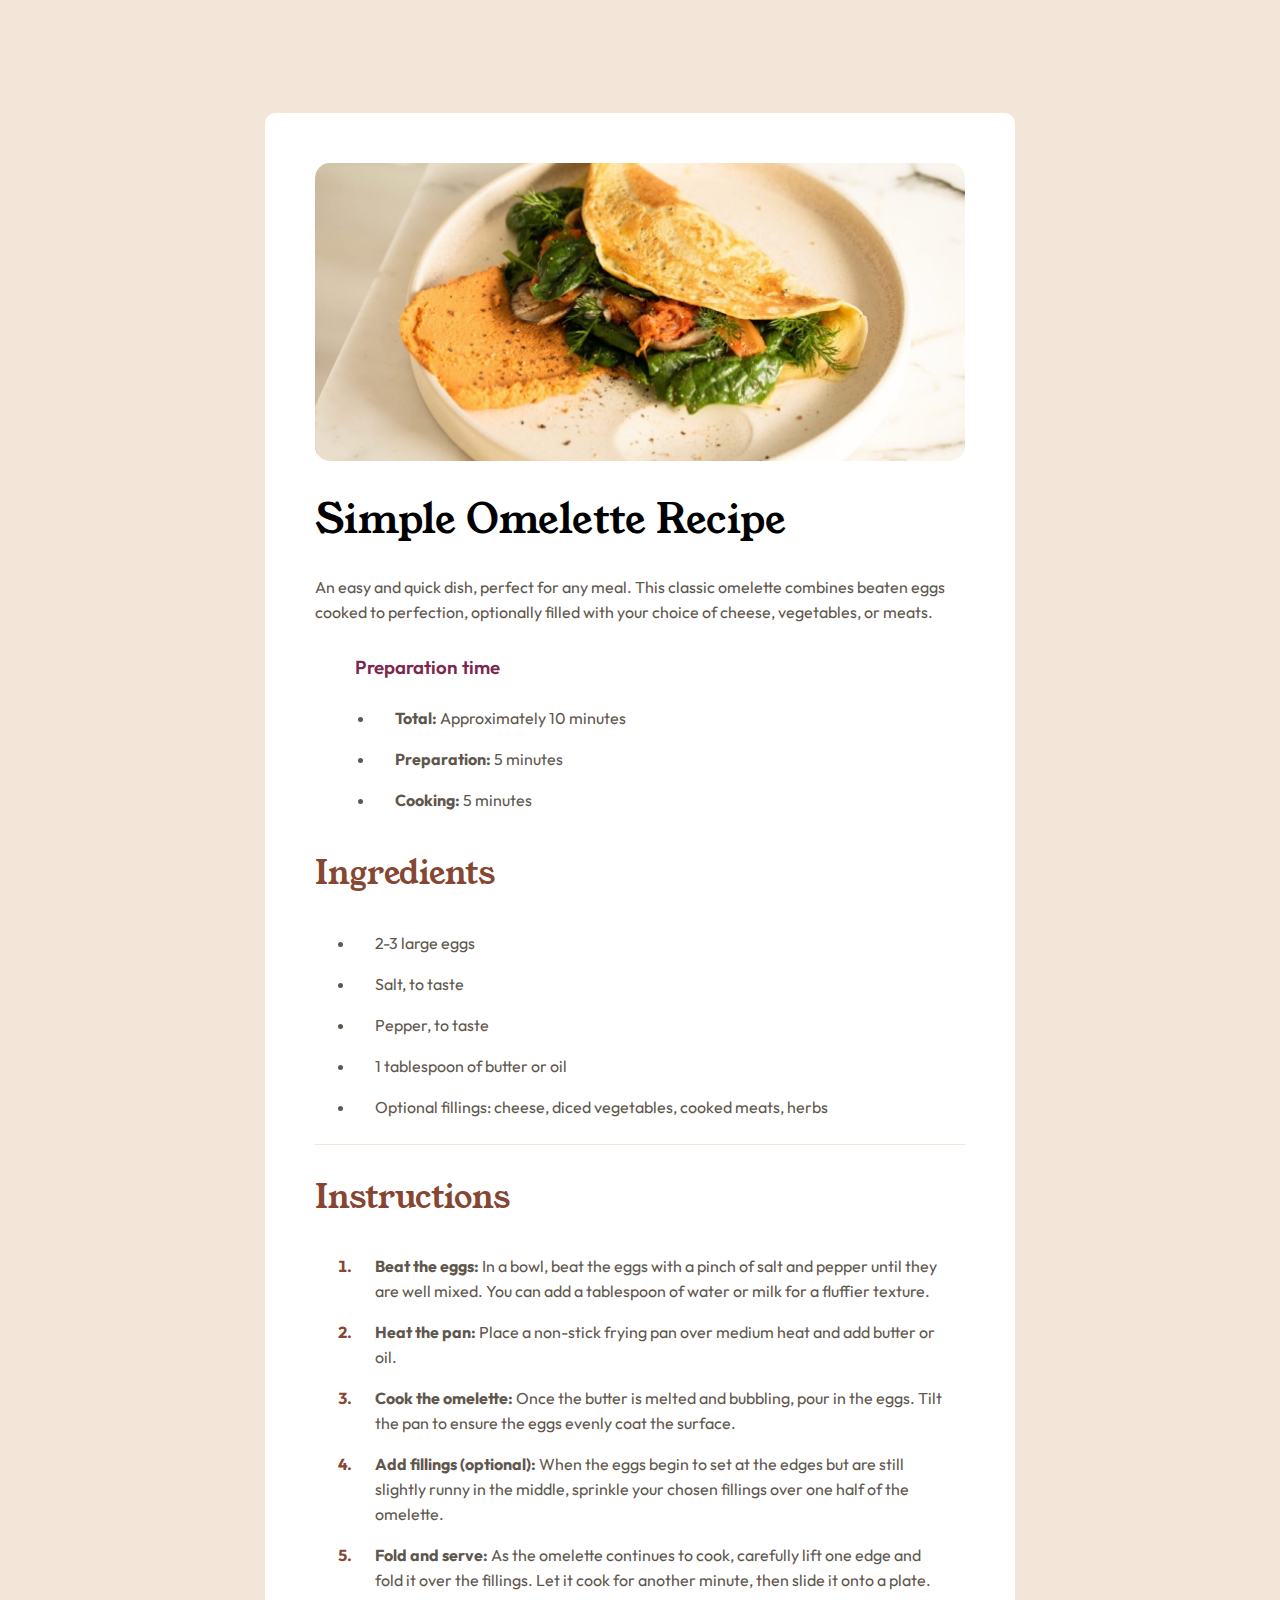
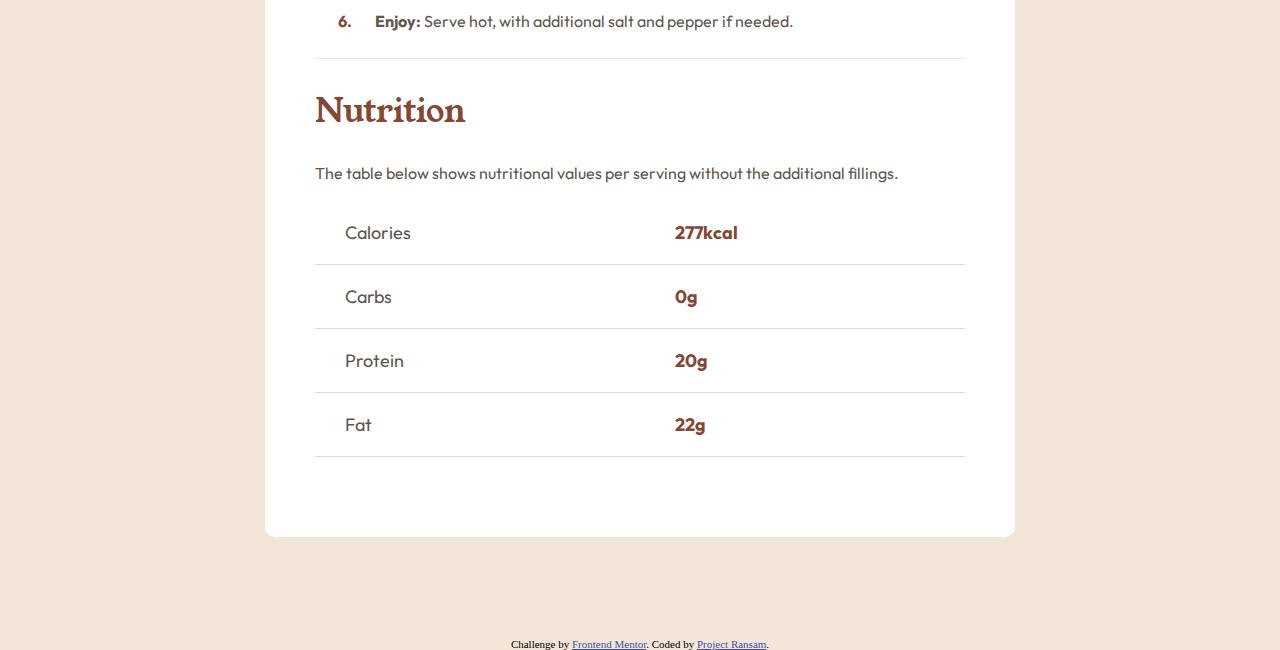
==== recipe-page-main/index.html @ 03ab78a1 "Done html structure and css styling for web and mobile, applied semantic elements" ====
<!DOCTYPE html>
<html lang="en">
<head>
  <meta charset="UTF-8">
  <meta name="viewport" content="width=device-width, initial-scale=1.0"> <!-- displays site properly based on user's device -->

  <link rel="icon" type="image/png" sizes="32x32" href="./assets/images/favicon-32x32.png">
  
  <title>Frontend Mentor | Recipe page</title>

  <link rel="stylesheet" href="style.css">

</head>
<body>

  <div class="main-container">
    <div class="rec-banner">
      <img class="rec-banner-img" src="assets/images/image-omelette.jpeg" alt="">
    </div>
    <div class="rec-details">
      <div class="rec-title-sec">
        <h1 class="rec-title-label">Simple Omelette Recipe</h1>
        <p class="rec-desc">An easy and quick dish, perfect for any meal. This classic omelette combines beaten eggs cooked 
          to perfection, optionally filled with your choice of cheese, vegetables, or meats.
        </p>
      </div>
      <div class="rec-prep-sec">
        <h3 class="rec-prep-time">Preparation time</h3>
        <ul>
          <li><strong>Total:</strong> Approximately 10 minutes</li>
          <li><strong>Preparation:</strong> 5 minutes</li>
          <li><strong>Cooking:</strong> 5 minutes</li>
        </ul>
      </div>
      <div class="rec-ingredients-sec">
        <h2 class="rec-ingredients-label">Ingredients</h2>
        <ul>
          <li>2-3 large eggs</li>
          <li>Salt, to taste</li>
          <li>Pepper, to taste</li>
          <li>1 tablespoon of butter or oil</li>
          <li>Optional fillings: cheese, diced vegetables, cooked meats, herbs</li>
        </ul>
      </div>
      
      <div class="rec-instruction-sec">
        <h2 class="rec-instruction-label">Instructions</h2>
        <ol class="rec-instruction-list">
          <li><strong>Beat the eggs:</strong> In a bowl, beat the eggs with a pinch of salt and pepper until they are well mixed. 
            You can add a tablespoon of water or milk for a fluffier texture.
          </li>
          <li><strong>Heat the pan:</strong> Place a non-stick frying pan over medium heat and add butter or oil.
          </li>
          <li><strong>Cook the omelette:</strong> Once the butter is melted and bubbling, pour in the eggs. Tilt the pan to ensure 
            the eggs evenly coat the surface.</li>
          <li><strong>Add fillings (optional):</strong> When the eggs begin to set at the edges but are still slightly runny in the 
            middle, sprinkle your chosen fillings over one half of the omelette.
          </li>
          <li><strong>Fold and serve:</strong> As the omelette continues to cook, carefully lift one edge and fold it over the 
            fillings. Let it cook for another minute, then slide it onto a plate.
          </li>
          <li><strong>Enjoy:</strong> Serve hot, with additional salt and pepper if needed.
          </li>
        </ol>
      </div>
      <div class="rec-nutrition-sec">
        <h2 class="rec-nutrition-label">Nutrition</h2>
        <table class="rec-nutrition-table">
          <caption>The table below shows nutritional values per serving without the additional fillings.</caption>
          <tr>
            <td>Calories</td>
            <td class="rec-nutrition-value">277kcal</td>
          </tr>
          <tr>
            <td>Carbs</td>
            <td class="rec-nutrition-value">0g</td>
          </tr>
          <tr>
            <td>Protein</td>
            <td class="rec-nutrition-value">20g</td>
          </tr>
          <tr>
            <td>Fat</td>
            <td class="rec-nutrition-value">22g</td>
          </tr>
        </table>
      </div> 
    </div>
  </div> 

  
  <footer class="attribution">
    Challenge by <a href="https://www.frontendmentor.io?ref=challenge" target="_blank">Frontend Mentor</a>. 
    Coded by <a href="#">Project Ransam</a>.
  </footer>
  
</body>
</html>
---- recipe-page-main/style.css ----
@import url('https://fonts.googleapis.com/css2?family=Outfit:wght@100..900&family=Young+Serif&display=swap');

body {
    margin: 0;
    background-color: hsl(30, 54%, 90%);
    height: 250vh;
    display: flex;
    justify-content: center;
    align-items: center;
    position: relative;
}

h1, h2 {
    font-family: Young Serif;
    font-weight: 500;
}

h1 {
    font-size: 250%;
}
h2 {
    color: hsl(14, 45%, 36%);
    margin-top: 30px;
    font-size: 200%;
}

p, li, caption { 
    font-family: Outfit;
    font-size: 16px;
    font-weight: 400;
    color: hsl(30, 10%, 34%);
    line-height: 25px;
}

h3 {
    text-indent: 20px;
    font-family: Outfit;
    font-weight: 600;
    color: hsl(332, 51%, 32%);
}
li {
    padding: 8px 20px;
}

.main-container {
    background-color: hsl(0, 0%, 100%);
    max-width: 750px;
    border-radius: 10px;
}

.rec-details {
    padding: 0 50px 50px 50px;
}

.rec-banner {
    padding: 50px 50px 0 50px;

    max-width: 100%;
}

.rec-banner-img {
    max-width: 100%;
    border-radius: 15px;
}

.rec-prep-sec {
    margin: 30px 20px;
}

.rec-instruction-sec {
    border-top-style: solid;
    border-width: 1px;
    border-color: hsl(30, 54%, 90%);
}


ol.rec-instruction-list li::marker {
    color: hsl(14, 45%, 36%);
    font-weight: 700;
}

.rec-nutrition-sec {
    border-top-style: solid;
    border-width: 1px;
    border-color: hsl(30, 54%, 90%);
}
table {
    width: 100%;
    border-collapse: collapse;
    font-family: Outfit;
    margin-bottom: 30px;
}
caption {
    text-align: left;
    margin-bottom: 15px;
}
td {
    padding: 20px 0;
    border-bottom: solid;
    border-width: 1px;
    border-color: hsl(32, 22%, 85%);
    font-size: 18px;
    text-indent: 30px;
    color: hsl(30, 10%, 34%);
}
.rec-nutrition-value {
    color: hsl(14, 45%, 36%);
    font-weight: 700;
}

@media screen and (max-width: 600px) {
    body {
        height: auto;
    }
    .rec-details {
        padding: 0px 20px;
    }
    .rec-banner {
        padding: 0;
    }
    .rec-banner-img {
        border-radius: 0;
    }
}


.attribution { font-size: 11px; text-align: center; position: absolute; bottom: 0;}
.attribution a { color: hsl(228, 45%, 44%); }
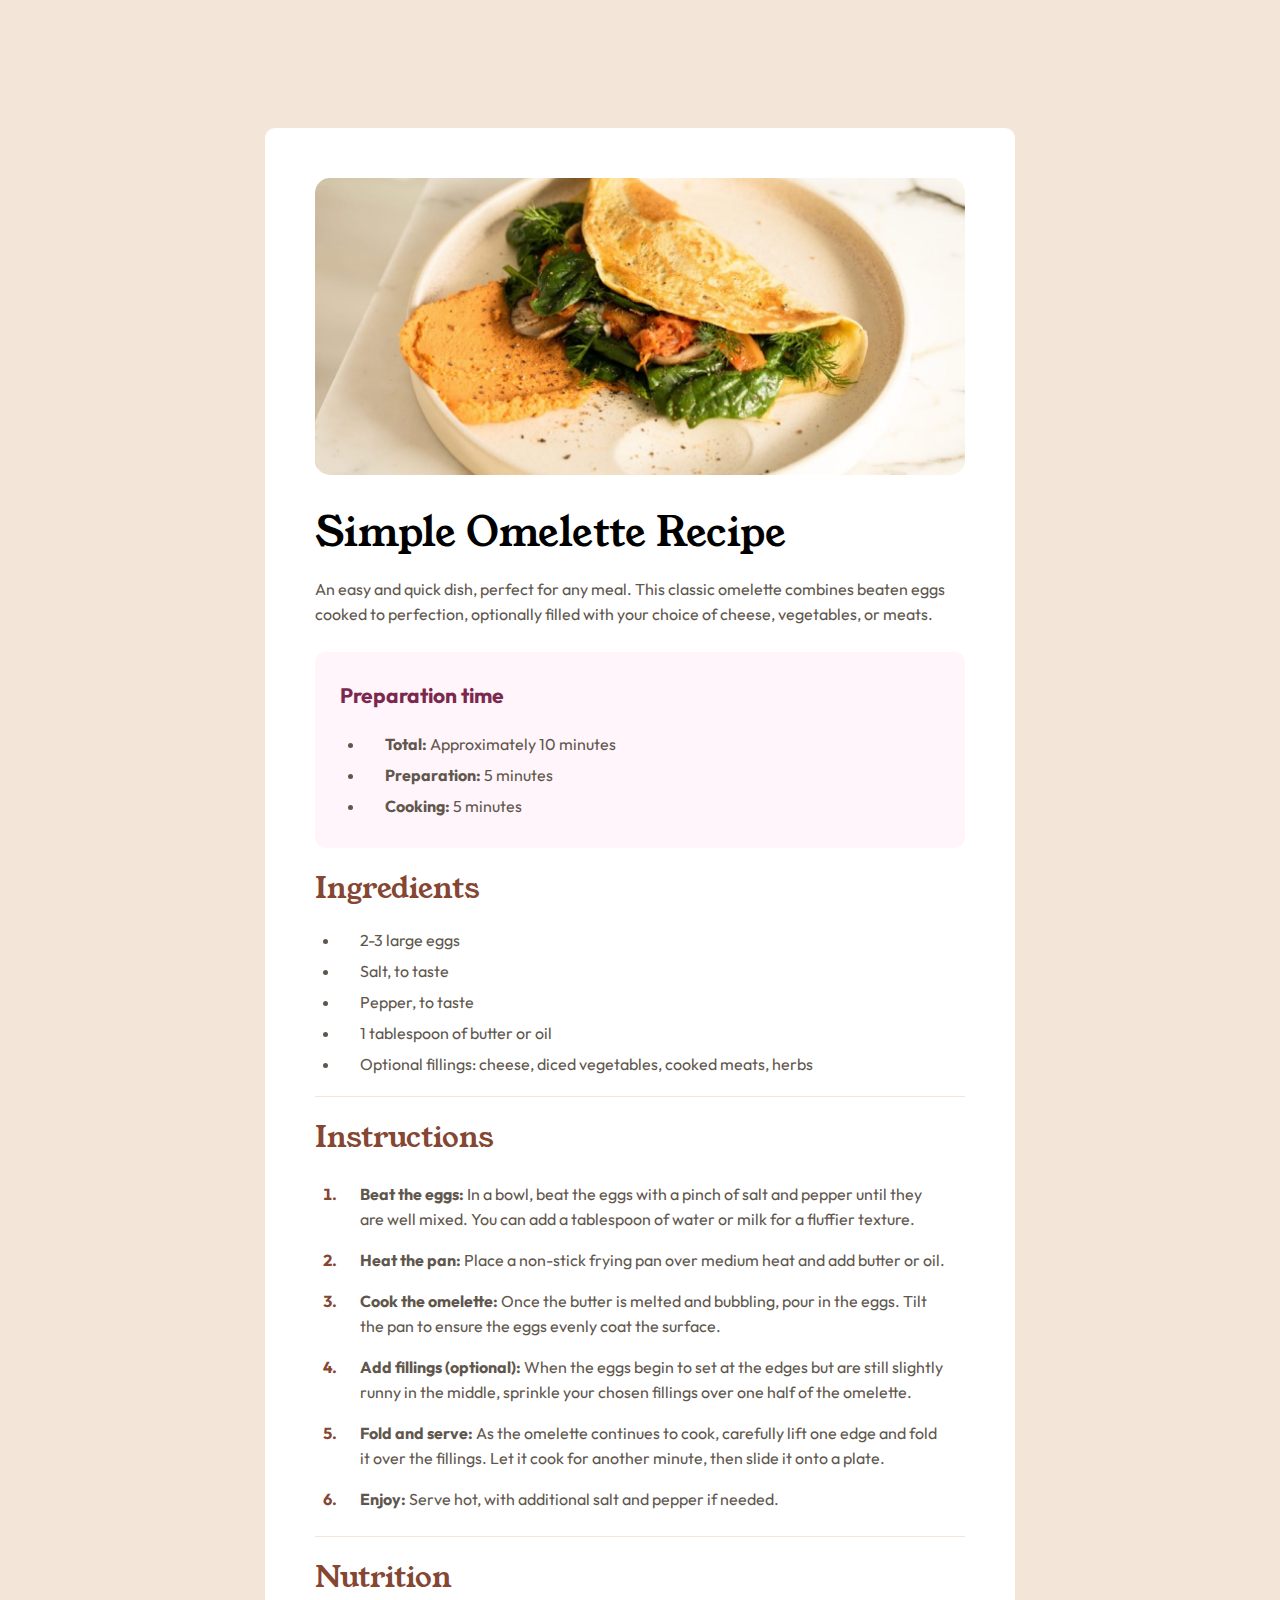
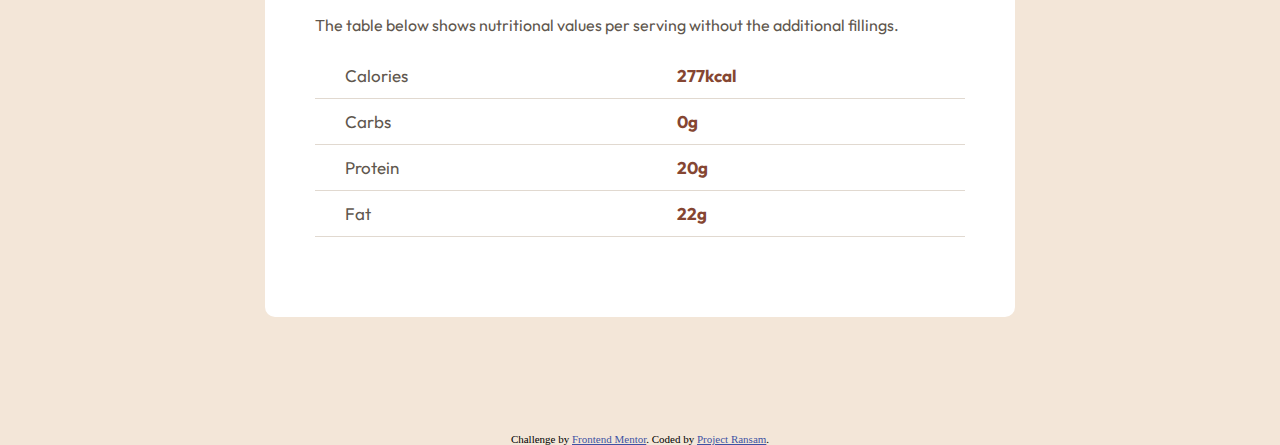
==== commit d61e03a1: "Done finalizing - spacing, bg-color, font-sizes, paddings and margins" ====
--- a/recipe-page-main/index.html
+++ b/recipe-page-main/index.html
@@ -13,37 +13,37 @@
 </head>
 <body>
 
-  <div class="main-container">
+  <main class="main-container">
     <div class="rec-banner">
       <img class="rec-banner-img" src="assets/images/image-omelette.jpeg" alt="">
     </div>
     <div class="rec-details">
-      <div class="rec-title-sec">
+      <section class="rec-title-sec">
         <h1 class="rec-title-label">Simple Omelette Recipe</h1>
         <p class="rec-desc">An easy and quick dish, perfect for any meal. This classic omelette combines beaten eggs cooked 
           to perfection, optionally filled with your choice of cheese, vegetables, or meats.
         </p>
-      </div>
-      <div class="rec-prep-sec">
-        <h3 class="rec-prep-time">Preparation time</h3>
-        <ul>
+      </section>
+      <section class="rec-prep-sec">
+        <p class="rec-prep-time">Preparation time</p>
+        <ul class="rec-prep-list">
           <li><strong>Total:</strong> Approximately 10 minutes</li>
           <li><strong>Preparation:</strong> 5 minutes</li>
           <li><strong>Cooking:</strong> 5 minutes</li>
         </ul>
-      </div>
-      <div class="rec-ingredients-sec">
+      </section>
+      <section class="rec-ingredients-sec">
         <h2 class="rec-ingredients-label">Ingredients</h2>
-        <ul>
+        <ul class="rec-ingredients-list">
           <li>2-3 large eggs</li>
           <li>Salt, to taste</li>
           <li>Pepper, to taste</li>
           <li>1 tablespoon of butter or oil</li>
           <li>Optional fillings: cheese, diced vegetables, cooked meats, herbs</li>
         </ul>
-      </div>
+      </section>
       
-      <div class="rec-instruction-sec">
+      <section class="rec-instruction-sec">
         <h2 class="rec-instruction-label">Instructions</h2>
         <ol class="rec-instruction-list">
           <li><strong>Beat the eggs:</strong> In a bowl, beat the eggs with a pinch of salt and pepper until they are well mixed. 
@@ -62,8 +62,8 @@
           <li><strong>Enjoy:</strong> Serve hot, with additional salt and pepper if needed.
           </li>
         </ol>
-      </div>
-      <div class="rec-nutrition-sec">
+      </section>
+      <section class="rec-nutrition-sec">
         <h2 class="rec-nutrition-label">Nutrition</h2>
         <table class="rec-nutrition-table">
           <caption>The table below shows nutritional values per serving without the additional fillings.</caption>
@@ -84,9 +84,9 @@
             <td class="rec-nutrition-value">22g</td>
           </tr>
         </table>
-      </div> 
+      </section> 
     </div>
-  </div> 
+  </main> 
 
   
   <footer class="attribution">
--- a/recipe-page-main/style.css
+++ b/recipe-page-main/style.css
@@ -3,8 +3,9 @@
 
 body {
     margin: 0;
+    padding: 10% 0;
     background-color: hsl(30, 54%, 90%);
-    height: 250vh;
+    height: auto;
     display: flex;
     justify-content: center;
     align-items: center;
@@ -17,15 +18,16 @@
 }
 
 h1 {
+    margin: 15px 0;
     font-size: 250%;
 }
 h2 {
     color: hsl(14, 45%, 36%);
-    margin-top: 30px;
-    font-size: 200%;
+    margin: 20px 0 0px 0;
+    font-size: 180%;
 }
 
-p, li, caption { 
+p, caption { 
     font-family: Outfit;
     font-size: 16px;
     font-weight: 400;
@@ -33,13 +35,21 @@
     line-height: 25px;
 }
 
-h3 {
-    text-indent: 20px;
+ul li {
     font-family: Outfit;
-    font-weight: 600;
-    color: hsl(332, 51%, 32%);
+    font-size: 16px;
+    font-weight: 400;
+    color: hsl(30, 10%, 34%);
+    line-height: 15px; 
+    padding: 8px 20px; 
 }
-li {
+
+ol li {
+    font-family: Outfit;
+    font-size: 16px;
+    font-weight: 400;
+    color: hsl(30, 10%, 34%);
+    line-height: 25px; 
     padding: 8px 20px;
 }
 
@@ -55,7 +65,7 @@
 
 .rec-banner {
     padding: 50px 50px 0 50px;
-
+    margin-bottom: 25px;
     max-width: 100%;
 }
 
@@ -64,9 +74,25 @@
     border-radius: 15px;
 }
 
+.rec-title-sec {
+    margin-bottom: 25px;
+}
+
 .rec-prep-sec {
-    margin: 30px 20px;
+    margin: 0;
+    padding: 10px;
+    border-radius: 10px;
+    background-color: hsl(330, 100%, 98%);
 }
+
+.rec-prep-time {
+    margin-left: 15px;
+    font-family: Outfit;
+    font-size: 21px;
+    font-weight: 700;
+    color: hsl(332, 51%, 32%);
+}
+
 
 .rec-instruction-sec {
     border-top-style: solid;
@@ -74,11 +100,15 @@
     border-color: hsl(30, 54%, 90%);
 }
 
+ol, ul.rec-ingredients-list {
+    padding-left: 25px;
+}
 
 ol.rec-instruction-list li::marker {
     color: hsl(14, 45%, 36%);
     font-weight: 700;
 }
+
 
 .rec-nutrition-sec {
     border-top-style: solid;
@@ -93,14 +123,14 @@
 }
 caption {
     text-align: left;
-    margin-bottom: 15px;
+    margin: 15px 0;
 }
 td {
-    padding: 20px 0;
+    padding: 12px 0;
     border-bottom: solid;
     border-width: 1px;
     border-color: hsl(32, 22%, 85%);
-    font-size: 18px;
+    font-size: 17px;
     text-indent: 30px;
     color: hsl(30, 10%, 34%);
 }
@@ -112,6 +142,7 @@
 @media screen and (max-width: 600px) {
     body {
         height: auto;
+        padding: 0;
     }
     .rec-details {
         padding: 0px 20px;
